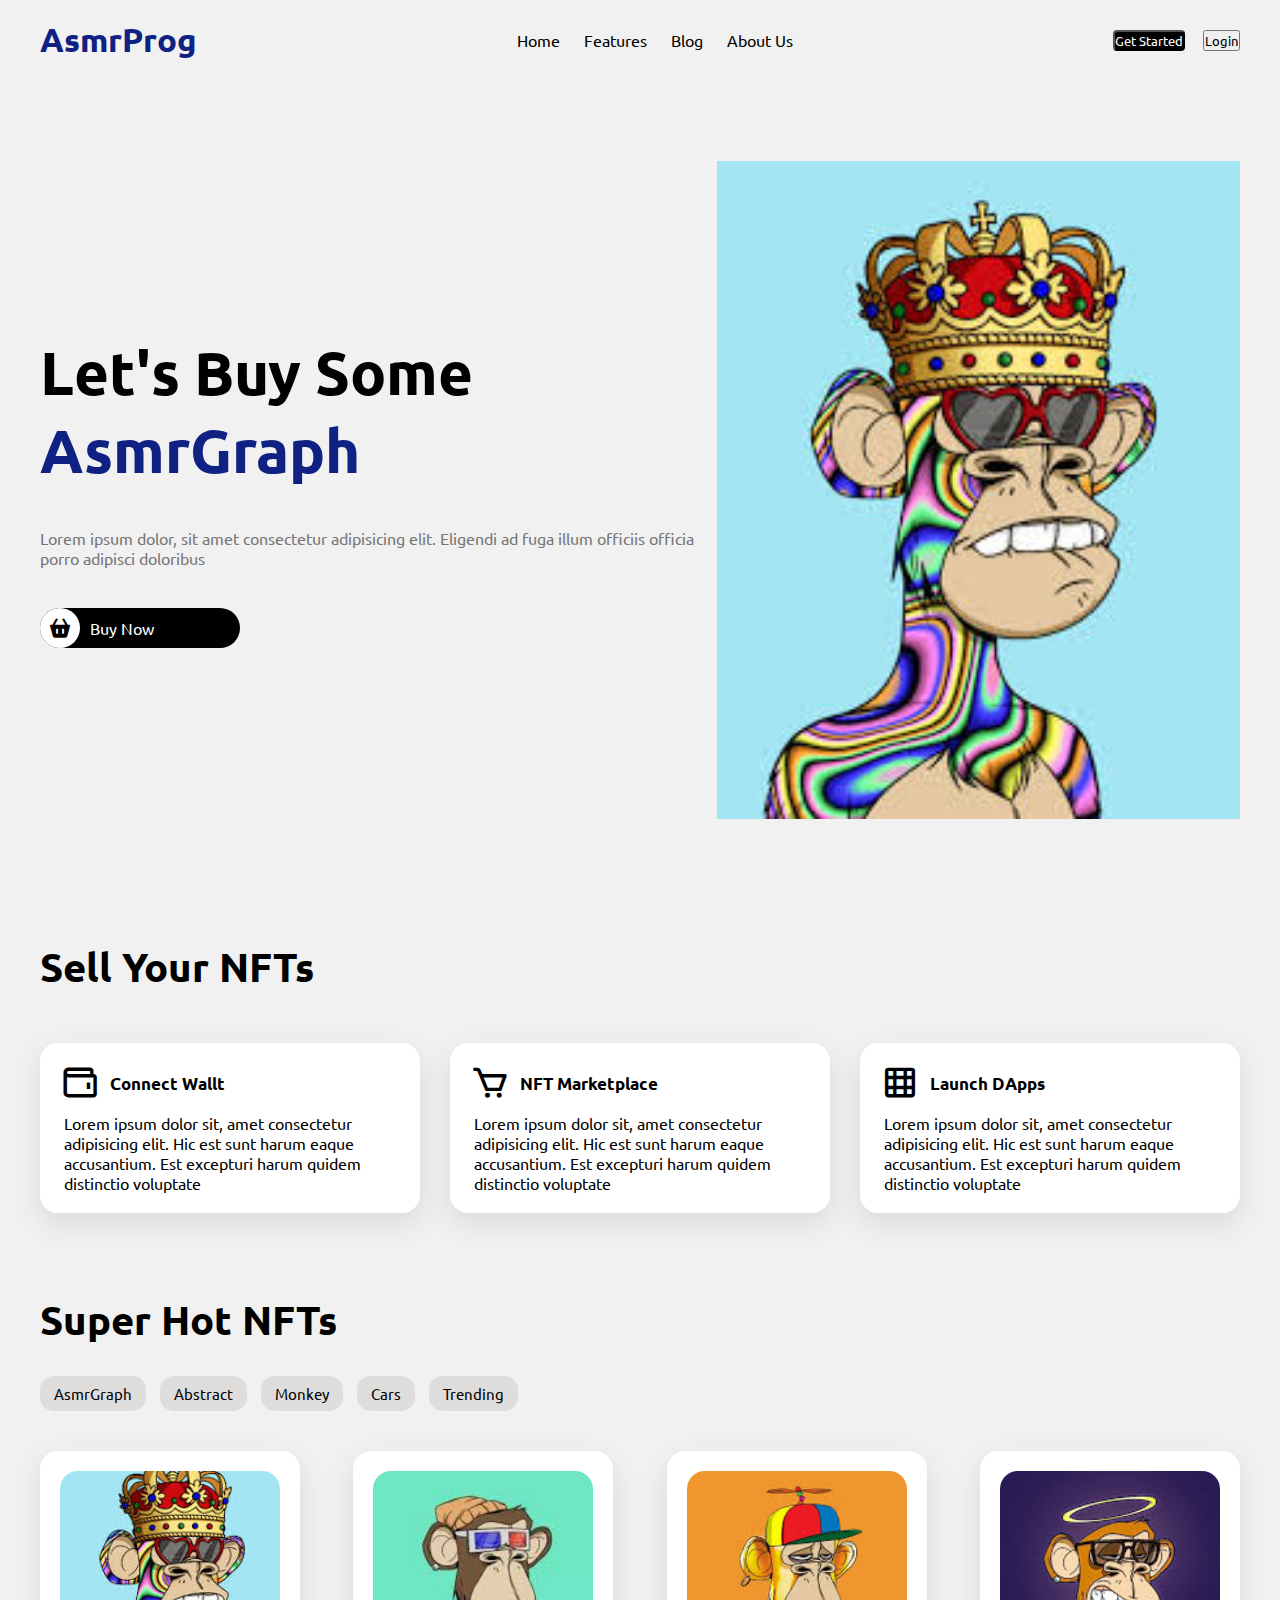
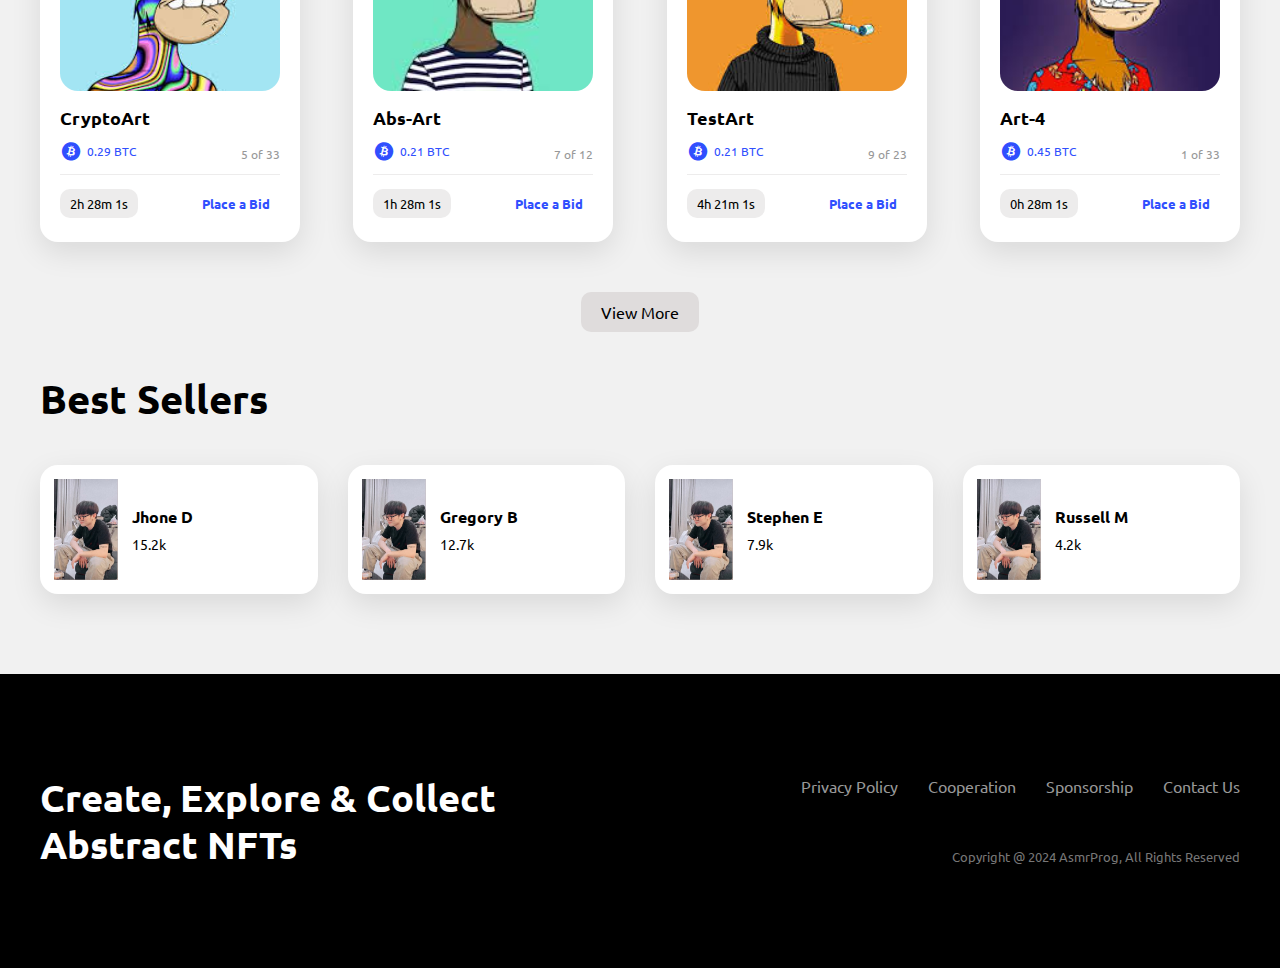
==== index.html @ be670528 "建立還原點" ====
<!DOCTYPE html>
<html lang="en">
<head>
    <meta charset="UTF-8">
    <meta name="viewport" content="width=device-width, initial-scale=1.0">
    <link href='https://unpkg.com/boxicons@2.1.4/css/boxicons.min.css' rel='stylesheet'>
    <link rel="stylesheet" href="style.css">
    <title>Responsive NFT Website</title>
</head>
<body>
    <nav>
        <a href="#" class="logo">AsmrProg</a>
        <div class="links">
            <a href="#">Home</a>
            <a href="#">Features</a>
            <a href="#">Blog</a>
            <a href="#">About Us</a>
        </div>
        <div class="login">
            <button class="signup">Get Started</button>
            <button>Login</button>
        </div>
    </nav>

    <header>
        <div class="left">
            <h1>Let's Buy Some <span>AsmrGraph</span></h1>
            <p>Lorem ipsum dolor, sit amet consectetur adipisicing elit. 
                Eligendi ad fuga illum officiis officia porro adipisci 
                doloribus 
            </p>
            <a href="#">
                <i class='bx bxs-basket'></i>
                <span>Buy Now</span>
            </a>
        </div>
        <img src="assets/header.jpg">
    </header>

    <h2 class="separator">
        Sell Your NFTs
    </h2>
    <div class="sell-nft">
        <div class="item">
            <div class="header">
                <i class='bx bx-wallet'></i>
                <h5>Connect Wallt</h5>
            </div>
            <p>Lorem ipsum dolor sit, amet consectetur adipisicing elit. 
                Hic est sunt harum eaque accusantium. Est excepturi harum 
                quidem distinctio voluptate 
            </p>
        </div>
        <div class="item">
            <div class="header">
                <i class='bx bx-cart'></i>
                <h5>NFT Marketplace</h5>
            </div>
            <p>Lorem ipsum dolor sit, amet consectetur adipisicing elit. 
                Hic est sunt harum eaque accusantium. Est excepturi harum 
                quidem distinctio voluptate 
            </p>
        </div>
        <div class="item">
            <div class="header">
                <i class='bx bx-grid'></i>
                <h5>Launch DApps</h5>
            </div>
            <p>Lorem ipsum dolor sit, amet consectetur adipisicing elit. 
                Hic est sunt harum eaque accusantium. Est excepturi harum 
                quidem distinctio voluptate 
            </p>
        </div>
    </div>

    <h2 class="separator">
        Super Hot NFTs
    </h2>
    <div class="nft-shop">
        <div class="category">
            <a href="#">AsmrGraph</a>
            <a href="#">Abstract</a>
            <a href="#">Monkey</a>
            <a href="#">Cars</a>
            <a href="#">Trending</a>
        </div>
        <div class="nft-list">
            <div class="item">
                <img src="assets/header.jpg">
                <div class="info">
                    <div>
                        <h5>CryptoArt</h5>
                        <div class="btc">
                            <i class='bx bxl-bitcoin'></i>
                            <p>0.29 BTC</p>
                        </div>
                    </div>
                    <p>5 of 33</p>
                </div>
                <div class="bid">
                    <p>2h 28m 1s</p>
                    <a href="#">Place a Bid</a>
                </div>
            </div>
            <div class="item">
                <img src="assets/item1.jpg">
                <div class="info">
                    <div>
                        <h5>Abs-Art</h5>
                        <div class="btc">
                            <i class='bx bxl-bitcoin'></i>
                            <p>0.21 BTC</p>
                        </div>
                    </div>
                    <p>7 of 12</p>
                </div>
                <div class="bid">
                    <p>1h 28m 1s</p>
                    <a href="#">Place a Bid</a>
                </div>
            </div>
            <div class="item">
                <img src="assets/item2.jpg">
                <div class="info">
                    <div>
                        <h5>TestArt</h5>
                        <div class="btc">
                            <i class='bx bxl-bitcoin'></i>
                            <p>0.21 BTC</p>
                        </div>
                    </div>
                    <p>9 of 23</p>
                </div>
                <div class="bid">
                    <p>4h 21m 1s</p>
                    <a href="#">Place a Bid</a>
                </div>
            </div>
            <div class="item">
                <img src="assets/item3.jpg">
                <div class="info">
                    <div>
                        <h5>Art-4</h5>
                        <div class="btc">
                            <i class='bx bxl-bitcoin'></i>
                            <p>0.45 BTC</p>
                        </div>
                    </div>
                    <p>1 of 33</p>
                </div>
                <div class="bid">
                    <p>0h 28m 1s</p>
                    <a href="#">Place a Bid</a>
                </div>
            </div>
        </div>
    </div>

    <div class="view-more">
        <button>View More</button>
    </div>
    <h2 class="separator">
        Best Sellers
    </h2>
    <div class="sellers">
        <div class="item">
            <img src="assets/profile.jpg">
            <div class="info">
                <h4>Jhone D</h4>
                <p>15.2k</p>
            </div>
        </div>
        <div class="item">
            <img src="assets/profile.jpg">
            <div class="info">
                <h4>Gregory B</h4>
                <p>12.7k</p>
            </div>
        </div>
        <div class="item">
            <img src="assets/profile.jpg">
            <div class="info">
                <h4>Stephen E</h4>
                <p>7.9k</p>
            </div>
        </div>
        <div class="item">
            <img src="assets/profile.jpg">
            <div class="info">
                <h4>Russell M</h4>
                <p>4.2k</p>
            </div>
        </div>
    </div>

    <footer>
        <h3>Create, Explore & Collect Abstract NFTs</h3>
        <div class="right">
            <div class="links">
                <a href="#">Privacy Policy</a>
                <a href="#">Cooperation</a>
                <a href="#">Sponsorship</a>
                <a href="#">Contact Us</a>
            </div>
            <div class="social">
                <box-icon type='logo' name='instagram'></box-icon>
                <box-icon name='facebook-square' type='logo' ></box-icon>
                <box-icon name='github' type='logo' ></box-icon>
            </div>
            <p>Copyright @ 2024 AsmrProg, All Rights Reserved</p>
        </div>
    </footer>
</body>
</html>
---- style.css ----
@import url('https://fonts.googleapis.com/css2?family=Ubuntu:wght@300;400;500;700&display=swap');

*{
    margin: 0;
    padding: 0;
    box-sizing: border-box;
    font-family: 'Ubuntu' , sans-serif;
}

a{
    text-decoration: none;
    color: #000;
}

img{
    object-fit: cover;
}

body{
    background-color: #f1f1f1;
}

nav{
    padding: 0 80px;
    display: flex;
    align-items: center;
    justify-content: space-between;
    height: 80px;
}

nav a.logo{
    font-size: 33px;
    color: #0f2182;
    font-weight: 600;
}

nav .links a:not(:last-child){
    margin-right: 20px;
}

nav.login button{
    padding: 8px 14px;
    border: none;
    cursor: pointer;
    background-color: transparent;
}

nav .login button.signup{
    background-color: #000;
    color: #fff;
    border-radius: 4px;
    margin-right: 14px;
}

header{
    padding: 0 80px;
    height: calc(100vh - 80px);
    display: flex;
    align-items: center;
    justify-content: space-between;
}

header .left{
    width: 700px;
}

header .left h1{
    font-size: 80px;
}

header .left h1 span{
    color: #0f2182;
}

header .left p{
    margin: 40px 0;
    color: #777;
}

header .left a{
    display: flex;
    align-items: center;
    background: #000;
    width: 200px;
    border-radius: 60px;
}

header .left a i{
    background-color: #fff;
    font-size: 24px;
    border-radius: 50%;
    padding: 8px;
}

header .left a span{
    color: #fff;
    margin-left: 10px;
}

header img{
    width: 600px;
}

h2.separator{
    padding: 0 80px;
    font-size: 40px;
    margin-top: 40px;
}

.sell-nft{
    padding: 0 80px;
    margin: 50px 0 80px;
    display: flex;
    justify-content: space-between;
    gap: 30px;
}

.sell-nft .item,
.nft-shop .nft-list .item{
    padding: 20px;
    background: #fff;
    border-radius: 18px;
    box-shadow: 0 10px 30px rgba(0,0,0,0.1);
    transition: all 0.3s ease;
}

.sell-nft .item:hover,
.nft-shop .nft-list .item:hover,
.sellers .item:hover{
    box-shadow: none;
}

.sell-nft .item .header{
    display: flex;
    align-items: center;
    gap: 10px;
}

.sell-nft .item .header i{
    font-size: 40px;
}

.sell-nft .item .header h5{
    font-size: 17px;
}

.sell-nft .item p{
    margin-top: 10px;
    padding: 0 4px;
}

.nft-shop{
    padding: 0 80px;
    margin-top: 30px;
}

.nft-shop .category{
    display: flex;
    gap: 14px;
}

.nft-shop .category a{
    background-color: #dfdcdc;
    padding: 8px 14px;
    font-size: 15px;
    border-radius: 14px;
    transition: all 0.3s ease;
}

.nft-shop .category a:hover{
    color: #fff;
    background-color: #0f2182;
}

.nft-shop .nft-list{
    padding: 40px 0;
    display: flex;
    justify-content: space-between;
    gap: 20px;
}

.nft-shop .nft-list .item img{
    width: 280px;
    height: 280px;
    border-radius: 18px;
}

.nft-shop .nft-list .item .info{
    display: flex;
    align-items: flex-end;
    justify-content: space-between;
    padding: 12px 0;
    border-bottom: 1px solid #edecec;
}

.nft-shop .nft-list .item .info h5{
    font-size: 18px;
}

.nft-shop .nft-list .item .info .btc{
    margin-top: 10px;
    display: flex;
    align-items: center;
    gap: 5px;
}

.nft-shop .nft-list .item .btc i{
    font-size: 22px;
    color: #304ffe;
}

.nft-shop .nft-list .item .btc p{
    font-size: 12px;
    color: #304ffe;
}

.nft-shop .nft-list .item .info > p{
    font-size: 12px;
    color: #989898;
}

.nft-shop .nft-list .item .bid{
    padding: 14px 0 4px;
    display: flex;
    align-items: center;
    justify-content: space-between;
}

.nft-shop .nft-list .item .bid p,
.nft-shop .nft-list .item .bid a{
    background-color: #edecec;
    padding: 6px 10px;
    font-size: 13px;
    border-radius: 10px;
}

.nft-shop .nft-list .item .bid a{
    color: #304ffe;
    background: transparent;
    font-weight: bold;
    transition: all 0.3s ease;
}

.nft-shop .nft-list .item .bid a:hover{
    color: #fff;
    background-color: #000;
}

.view-more{
    margin: 10px 0 40px;
    display: flex;
    justify-content: center;
}

.view-more button{
    padding: 10px 20px;
    font-size: 16px;
    border: none;
    background: #dfdcdc;
    border-radius: 10px;
    cursor: pointer;
    transition: all 0.3s ease;
}

.view-more button:hover{
    color: #fff;
    background: #0f2182;
}

.sellers{
    padding: 0 80px;
    margin: 40px 0 80px;
    display: flex;
    gap: 30px;
}

.sellers .item{
    background: #fff;
    display: flex;
    align-items: center;
    width: 25%;
    gap: 14px;
    padding: 14px;
    border-radius: 18px;
    cursor: pointer;
    box-shadow: 0 10px 30px rgba(0, 0,0,0.1);
    transition: all 0.3s ease;
}

.sellers .item img{
    width: 64px;
}

.sellers .item .info p{
    font-size: 14px;
    margin-top: 8px;
}

footer{
    background-color: #000;
    color: #fff;
    padding: 100px 80px;
    display: flex;
    align-items: center;
    justify-content: space-between;
}

footer h3{
    font-size: 48px;
}

footer .right{
    width: 80%;
    display: flex;
    flex-direction: column;
    align-items: flex-end;
    gap: 26px;
}

footer .right .links{
    display: flex;
    gap: 30px;
}

footer .right .links a{
    color: #989898;
    transition: color 0.3s ease;
}

footer .right .links a:hover{
    color: #fff;
}

footer .right .social{
    display: flex;
    align-items: center;
    gap: 10px;
}

footer .right .social i{
    font-size: 30px;
    cursor: pointer;
    transition: color 0.3s ease;
}

footer .right .social i:hover{
    color: #304ffe;
}

footer .right p{
    font-size: 13px;
    color: #777;
}

@media screen and (max-width:1400px) {
    nav,
    header,
    h2.separator,
    .sell-nft,
    .nft-shop,
    .sellers{
        padding: 0 40px;
    }

    header .left h1{
        font-size: 60px;
    }

    header img{
        width: 540px;
    }

    .nft-shop .nft-list .item img{
        width: 220px;
        height: 220px;
    }

    footer{
        padding: 100px 40px;
    }

    footer h3{
        font-size: 38px;
    }
}

@media screen and (max-width:1200px) {
    header .left h1{
        font-size: 48px;
    }

    header img{
        width: 480px;
    }

    h2.separator{
        font-size: 34px;
    }

    .sell-nft .item .header i{
        font-size: 36px;
    }

    .sell-nft .item .header h5{
        font-size: 15px;
    }

    .sell-nft .item p{
        font-size: 13px;
    }

    .nft-shop .nft-list{
        flex-wrap: wrap;
        row-gap: 30px;
    }

    .nft-shop .nft-list .item{
        width: 48%;
    }

    .nft-shop .nft-list .item img{
        width: 100%;
        height: auto;
    }

    .sellers{
        flex-wrap: wrap;
    }

    .sellers .item{
        width: 48%;
    }

    footer .links a{
        font-size: 18px;
    }
}

@media screen and (max-width:992px) {
    nav a.logo{
        font-size: 28px;
    }

    nav .links a{
        font-size: 14px;
    }

    header{
        flex-direction: column-reverse;
        height: auto;
        margin-bottom: 60px;
    }

    header .left{
        width: 100%;
    }

    header img{
        width: 100%;
    }

    .sell-nft{
        flex-wrap: wrap;
        gap: 20px;
    }

    .sell-nft .item{
        width: 48%;
    }

    .sellers{
        gap: 20px;
    }

    footer{
        flex-direction: column;
        padding: 60px 40px;
    }

    footer h3{
        margin-bottom: 40px;
        font-size: 32px;
    }

    footer .right{
        width: 100%;
        align-items: center;
    }
}

@media screen and (max-width:768px) {
    nav,
    header,
    h2.separator,
    .sell-nft,
    .nft-shop,
    .sellers{
        padding: 0 20px;
    }

    nav a.logo{
        display: none;
    }

    nav .links a{
        font-size: 12px;
    }

    nav .login button{
        font-size: 12px;
        padding: 6px 10px;
    }

    header .left h1{
        font-size: 36px;
    }

    header .left p{
        font-size: 14px;
    }

    header .left a{
        padding: 6px;
        width: 160px;
        font-size: 14px
    }

    header .left a i{
        padding: 6px;
    }

    h2.separator{
        font-size: 30px;
    }

    footer{
        padding: 40px 20px;
    }
}

@media screen and (max-width:576px) {
   header .left h1{
    font-size: 30px;
   } 

   .sell-nft .item{
    width: 100%;
   }

   .nft-shop .nft-list .item,
   .sellers .item{
        width: 47%;
   }

   .nft-shop .category a{
    font-size: 13px;
   }
}
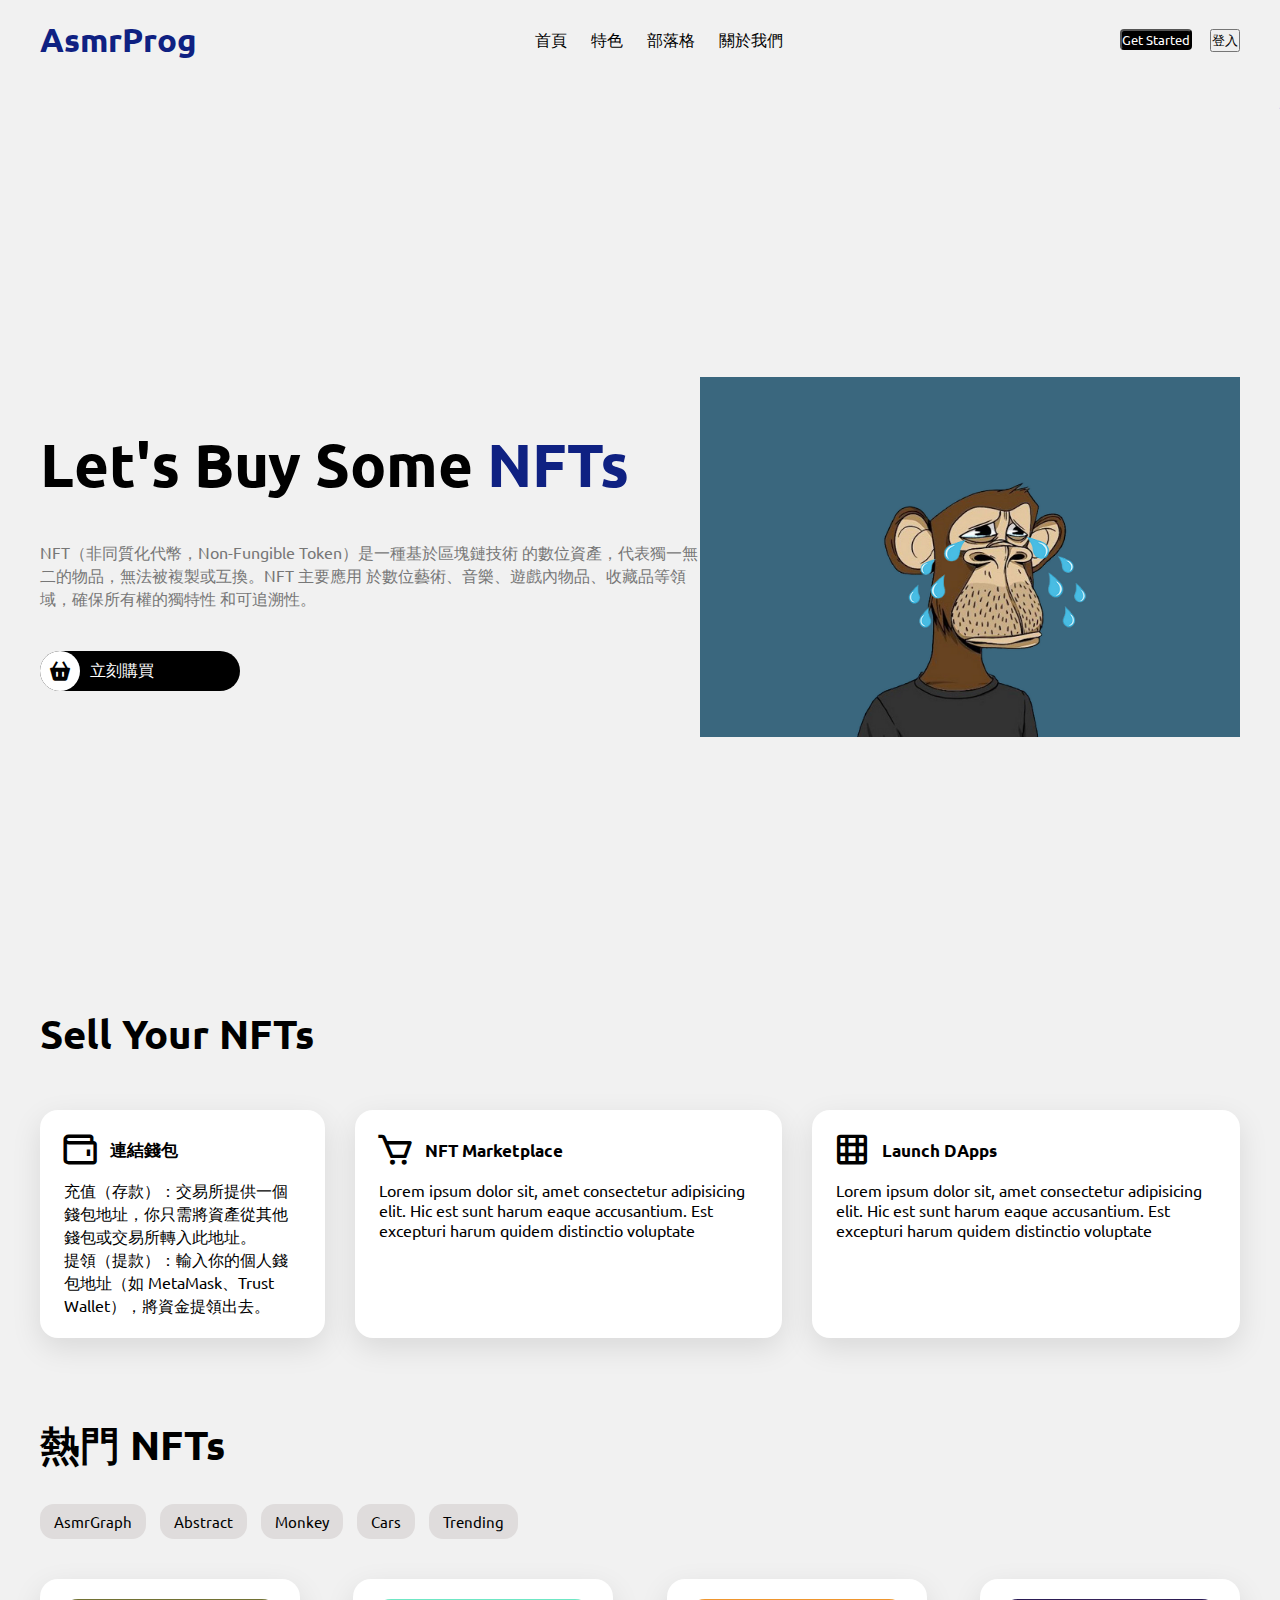
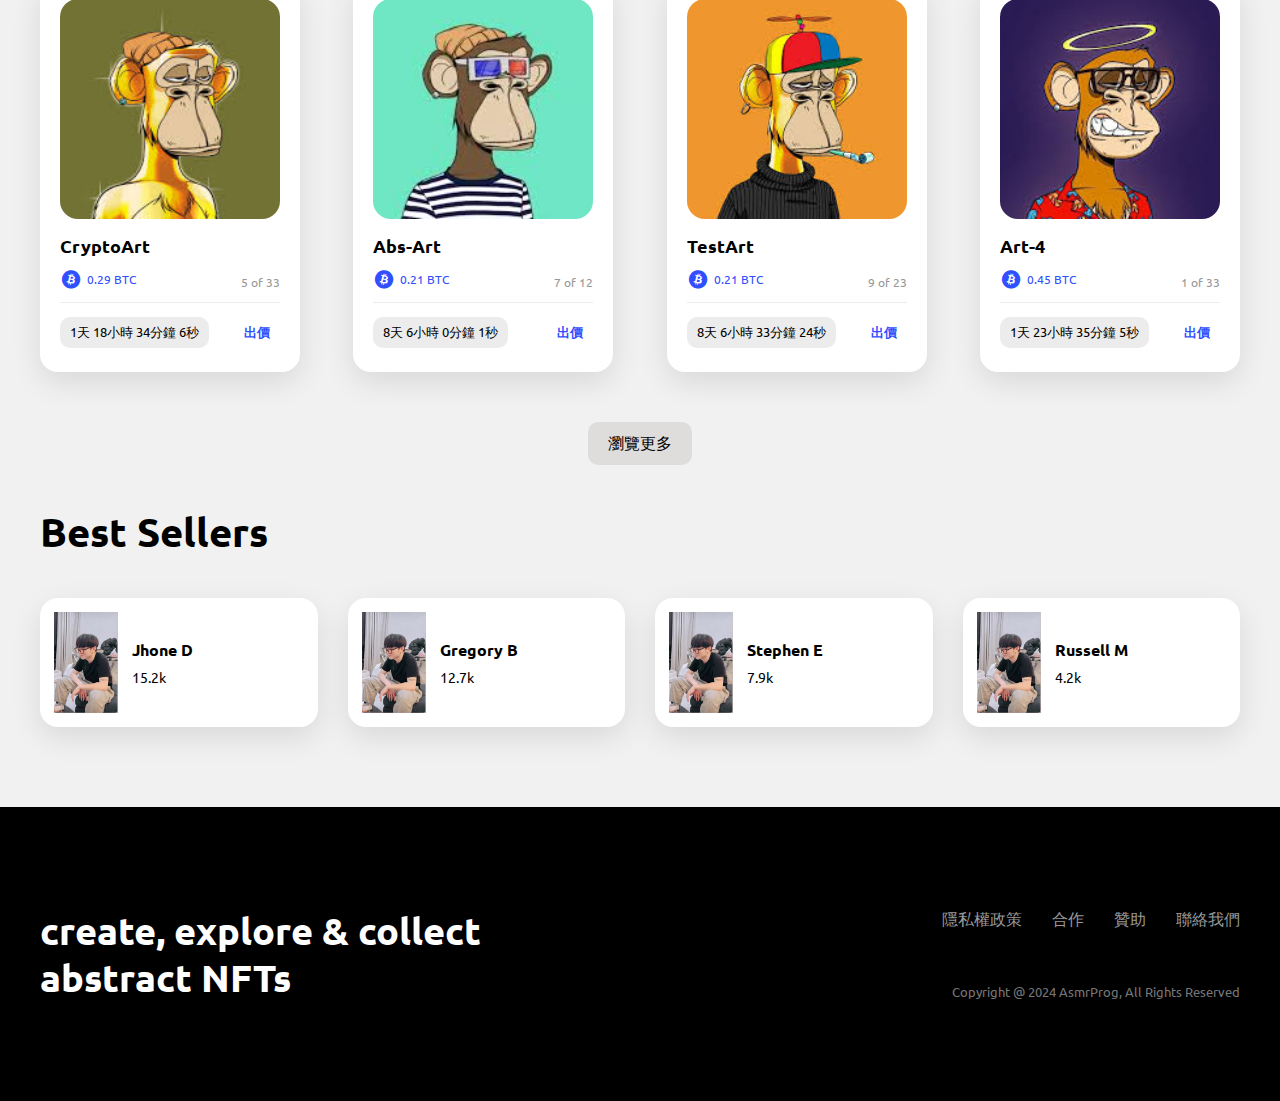
==== commit ebc90d00: "修改網頁內容" ====
--- a/index.html
+++ b/index.html
@@ -11,30 +11,34 @@
     <nav>
         <a href="#" class="logo">AsmrProg</a>
         <div class="links">
-            <a href="#">Home</a>
-            <a href="#">Features</a>
-            <a href="#">Blog</a>
-            <a href="#">About Us</a>
+            <a href="#">首頁</a>
+            <a href="#">特色</a>
+            <a href="#">部落格</a>
+            <a href="#">關於我們</a>
         </div>
         <div class="login">
             <button class="signup">Get Started</button>
-            <button>Login</button>
+            <button><a href="login.html">登入</a></button>
         </div>
     </nav>
+    <div class="marquee">
+        <span>歡迎來到NFTs網站！</span>
+    </div>
 
     <header>
         <div class="left">
-            <h1>Let's Buy Some <span>AsmrGraph</span></h1>
-            <p>Lorem ipsum dolor, sit amet consectetur adipisicing elit. 
-                Eligendi ad fuga illum officiis officia porro adipisci 
-                doloribus 
+            <h1>Let's Buy Some <span>NFTs</span></h1>
+            <p>NFT（非同質化代幣，Non-Fungible Token）是一種基於區塊鏈技術
+                的數位資產，代表獨一無二的物品，無法被複製或互換。NFT 主要應用
+                於數位藝術、音樂、遊戲內物品、收藏品等領域，確保所有權的獨特性
+                和可追溯性。 
             </p>
             <a href="#">
                 <i class='bx bxs-basket'></i>
-                <span>Buy Now</span>
+                <span>立刻購買</span>
             </a>
         </div>
-        <img src="assets/header.jpg">
+        <img src="assets/header.png">
     </header>
 
     <h2 class="separator">
@@ -44,7 +48,17 @@
         <div class="item">
             <div class="header">
                 <i class='bx bx-wallet'></i>
-                <h5>Connect Wallt</h5>
+                <h5>連結錢包</h5>
+            </div>
+            <p>充值（存款）：交易所提供一個錢包地址，你只需將資產從其他錢包或交易所轉入此地址。
+                <br>
+                提領（提款）：輸入你的個人錢包地址（如 MetaMask、Trust Wallet），將資金提領出去。 
+            </p>
+        </div>
+        <div class="item">
+            <div class="header">
+                <i class='bx bx-cart'></i>
+                <h5>NFT Marketplace</h5>
             </div>
             <p>Lorem ipsum dolor sit, amet consectetur adipisicing elit. 
                 Hic est sunt harum eaque accusantium. Est excepturi harum 
@@ -53,28 +67,18 @@
         </div>
         <div class="item">
             <div class="header">
-                <i class='bx bx-cart'></i>
-                <h5>NFT Marketplace</h5>
+                <i class='bx bx-grid'></i>
+                <h5>Launch DApps</h5>
             </div>
             <p>Lorem ipsum dolor sit, amet consectetur adipisicing elit. 
                 Hic est sunt harum eaque accusantium. Est excepturi harum 
                 quidem distinctio voluptate 
             </p>
         </div>
-        <div class="item">
-            <div class="header">
-                <i class='bx bx-grid'></i>
-                <h5>Launch DApps</h5>
-            </div>
-            <p>Lorem ipsum dolor sit, amet consectetur adipisicing elit. 
-                Hic est sunt harum eaque accusantium. Est excepturi harum 
-                quidem distinctio voluptate 
-            </p>
-        </div>
     </div>
 
     <h2 class="separator">
-        Super Hot NFTs
+        熱門  NFTs
     </h2>
     <div class="nft-shop">
         <div class="category">
@@ -86,7 +90,7 @@
         </div>
         <div class="nft-list">
             <div class="item">
-                <img src="assets/header.jpg">
+                <img src="assets/logo.jpg">
                 <div class="info">
                     <div>
                         <h5>CryptoArt</h5>
@@ -98,8 +102,8 @@
                     <p>5 of 33</p>
                 </div>
                 <div class="bid">
-                    <p>2h 28m 1s</p>
-                    <a href="#">Place a Bid</a>
+                    <p id="countdown1"></p>
+                    <a href="#">出價</a>
                 </div>
             </div>
             <div class="item">
@@ -115,8 +119,8 @@
                     <p>7 of 12</p>
                 </div>
                 <div class="bid">
-                    <p>1h 28m 1s</p>
-                    <a href="#">Place a Bid</a>
+                    <p id="countdown2"></p>
+                    <a href="#">出價</a>
                 </div>
             </div>
             <div class="item">
@@ -132,8 +136,8 @@
                     <p>9 of 23</p>
                 </div>
                 <div class="bid">
-                    <p>4h 21m 1s</p>
-                    <a href="#">Place a Bid</a>
+                    <p id="countdown3"></p>
+                    <a href="#">出價</a>
                 </div>
             </div>
             <div class="item">
@@ -149,15 +153,15 @@
                     <p>1 of 33</p>
                 </div>
                 <div class="bid">
-                    <p>0h 28m 1s</p>
-                    <a href="#">Place a Bid</a>
+                    <p id="countdown4"></p>
+                    <a href="#">出價</a>
                 </div>
             </div>
         </div>
     </div>
 
     <div class="view-more">
-        <button>View More</button>
+        <button>瀏覽更多</button>
     </div>
     <h2 class="separator">
         Best Sellers
@@ -194,13 +198,13 @@
     </div>
 
     <footer>
-        <h3>Create, Explore & Collect Abstract NFTs</h3>
+        <h3>create, explore & collect abstract NFTs</h3>
         <div class="right">
             <div class="links">
-                <a href="#">Privacy Policy</a>
-                <a href="#">Cooperation</a>
-                <a href="#">Sponsorship</a>
-                <a href="#">Contact Us</a>
+                <a href="#">隱私權政策</a>
+                <a href="#">合作</a>
+                <a href="#">贊助</a>
+                <a href="validator.1.html">聯絡我們</a>
             </div>
             <div class="social">
                 <box-icon type='logo' name='instagram'></box-icon>
@@ -210,5 +214,6 @@
             <p>Copyright @ 2024 AsmrProg, All Rights Reserved</p>
         </div>
     </footer>
+    <script src="script.js"></script>
 </body>
 </html>--- a/style.css
+++ b/style.css
@@ -50,6 +50,26 @@
     color: #fff;
     border-radius: 4px;
     margin-right: 14px;
+}
+
+.marquee {
+    width: 100%;
+    white-space: nowrap;
+    overflow: hidden;
+    box-sizing: border-box;
+}
+.marquee span {
+    display: inline-block;
+    padding-left: 100%;
+    animation: marquee 10s linear infinite;
+    margin-bottom: 20px;
+    color: #6495ED;
+    font-size: 35px;
+    font-weight: 600;
+}
+@keyframes marquee {
+    from { transform: translateX(0%); }
+    to { transform: translateX(-100%); }
 }
 
 header{
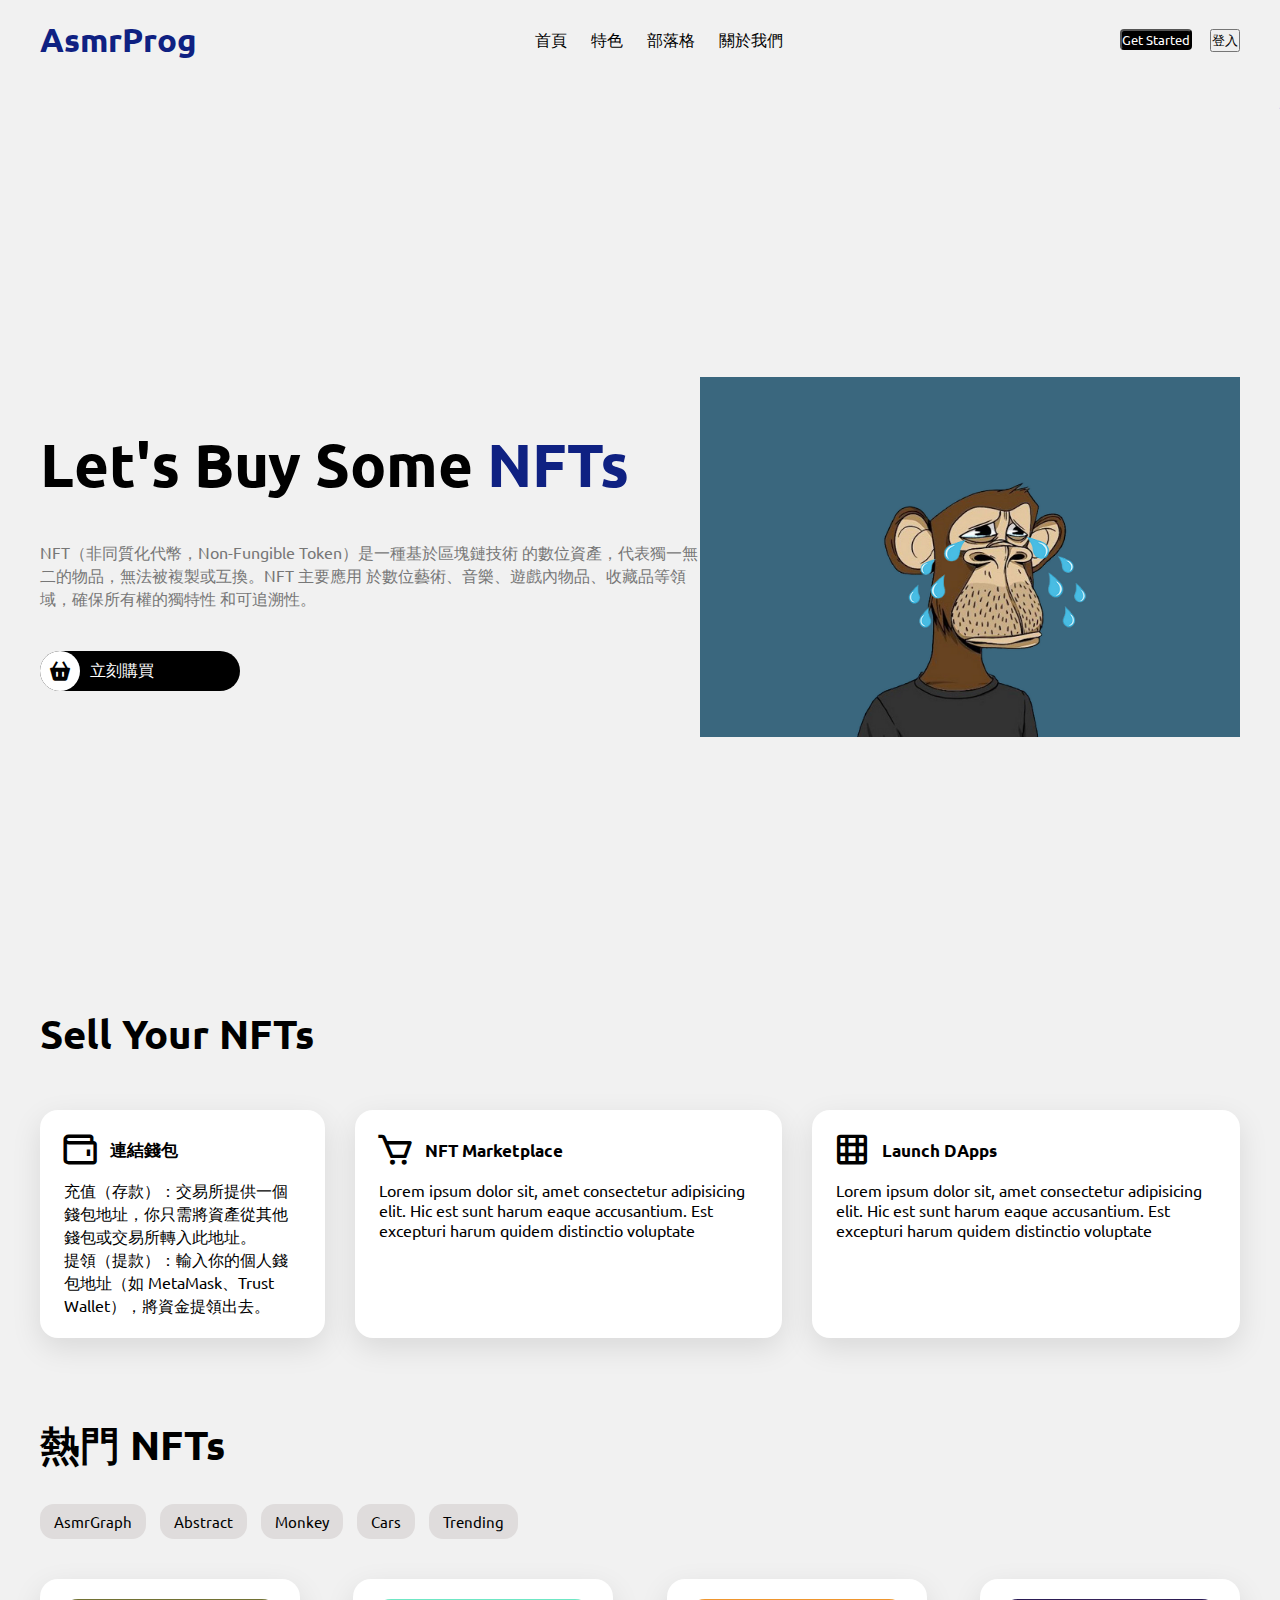
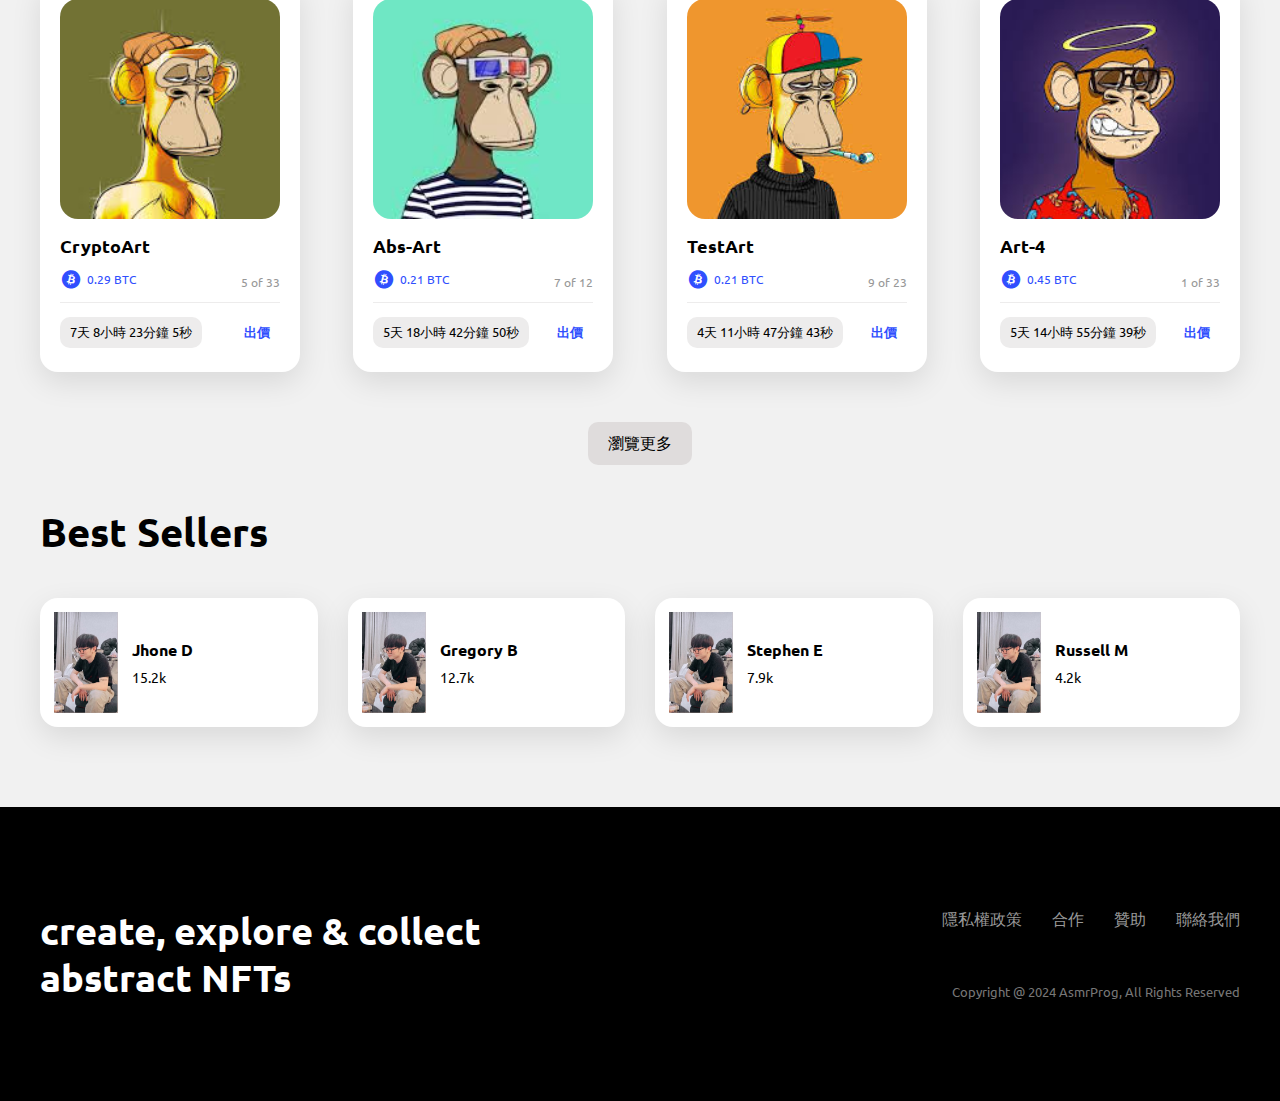
==== commit 511f91a9: "new1" ====
--- a/index.html
+++ b/index.html
@@ -1,219 +1,219 @@
-<!DOCTYPE html>
-<html lang="en">
-<head>
-    <meta charset="UTF-8">
-    <meta name="viewport" content="width=device-width, initial-scale=1.0">
-    <link href='https://unpkg.com/boxicons@2.1.4/css/boxicons.min.css' rel='stylesheet'>
-    <link rel="stylesheet" href="style.css">
-    <title>Responsive NFT Website</title>
-</head>
-<body>
-    <nav>
-        <a href="#" class="logo">AsmrProg</a>
-        <div class="links">
-            <a href="#">首頁</a>
-            <a href="#">特色</a>
-            <a href="#">部落格</a>
-            <a href="#">關於我們</a>
-        </div>
-        <div class="login">
-            <button class="signup">Get Started</button>
-            <button><a href="login.html">登入</a></button>
-        </div>
-    </nav>
-    <div class="marquee">
-        <span>歡迎來到NFTs網站！</span>
-    </div>
-
-    <header>
-        <div class="left">
-            <h1>Let's Buy Some <span>NFTs</span></h1>
-            <p>NFT（非同質化代幣，Non-Fungible Token）是一種基於區塊鏈技術
-                的數位資產，代表獨一無二的物品，無法被複製或互換。NFT 主要應用
-                於數位藝術、音樂、遊戲內物品、收藏品等領域，確保所有權的獨特性
-                和可追溯性。 
-            </p>
-            <a href="#">
-                <i class='bx bxs-basket'></i>
-                <span>立刻購買</span>
-            </a>
-        </div>
-        <img src="assets/header.png">
-    </header>
-
-    <h2 class="separator">
-        Sell Your NFTs
-    </h2>
-    <div class="sell-nft">
-        <div class="item">
-            <div class="header">
-                <i class='bx bx-wallet'></i>
-                <h5>連結錢包</h5>
-            </div>
-            <p>充值（存款）：交易所提供一個錢包地址，你只需將資產從其他錢包或交易所轉入此地址。
-                <br>
-                提領（提款）：輸入你的個人錢包地址（如 MetaMask、Trust Wallet），將資金提領出去。 
-            </p>
-        </div>
-        <div class="item">
-            <div class="header">
-                <i class='bx bx-cart'></i>
-                <h5>NFT Marketplace</h5>
-            </div>
-            <p>Lorem ipsum dolor sit, amet consectetur adipisicing elit. 
-                Hic est sunt harum eaque accusantium. Est excepturi harum 
-                quidem distinctio voluptate 
-            </p>
-        </div>
-        <div class="item">
-            <div class="header">
-                <i class='bx bx-grid'></i>
-                <h5>Launch DApps</h5>
-            </div>
-            <p>Lorem ipsum dolor sit, amet consectetur adipisicing elit. 
-                Hic est sunt harum eaque accusantium. Est excepturi harum 
-                quidem distinctio voluptate 
-            </p>
-        </div>
-    </div>
-
-    <h2 class="separator">
-        熱門  NFTs
-    </h2>
-    <div class="nft-shop">
-        <div class="category">
-            <a href="#">AsmrGraph</a>
-            <a href="#">Abstract</a>
-            <a href="#">Monkey</a>
-            <a href="#">Cars</a>
-            <a href="#">Trending</a>
-        </div>
-        <div class="nft-list">
-            <div class="item">
-                <img src="assets/logo.jpg">
-                <div class="info">
-                    <div>
-                        <h5>CryptoArt</h5>
-                        <div class="btc">
-                            <i class='bx bxl-bitcoin'></i>
-                            <p>0.29 BTC</p>
-                        </div>
-                    </div>
-                    <p>5 of 33</p>
-                </div>
-                <div class="bid">
-                    <p id="countdown1"></p>
-                    <a href="#">出價</a>
-                </div>
-            </div>
-            <div class="item">
-                <img src="assets/item1.jpg">
-                <div class="info">
-                    <div>
-                        <h5>Abs-Art</h5>
-                        <div class="btc">
-                            <i class='bx bxl-bitcoin'></i>
-                            <p>0.21 BTC</p>
-                        </div>
-                    </div>
-                    <p>7 of 12</p>
-                </div>
-                <div class="bid">
-                    <p id="countdown2"></p>
-                    <a href="#">出價</a>
-                </div>
-            </div>
-            <div class="item">
-                <img src="assets/item2.jpg">
-                <div class="info">
-                    <div>
-                        <h5>TestArt</h5>
-                        <div class="btc">
-                            <i class='bx bxl-bitcoin'></i>
-                            <p>0.21 BTC</p>
-                        </div>
-                    </div>
-                    <p>9 of 23</p>
-                </div>
-                <div class="bid">
-                    <p id="countdown3"></p>
-                    <a href="#">出價</a>
-                </div>
-            </div>
-            <div class="item">
-                <img src="assets/item3.jpg">
-                <div class="info">
-                    <div>
-                        <h5>Art-4</h5>
-                        <div class="btc">
-                            <i class='bx bxl-bitcoin'></i>
-                            <p>0.45 BTC</p>
-                        </div>
-                    </div>
-                    <p>1 of 33</p>
-                </div>
-                <div class="bid">
-                    <p id="countdown4"></p>
-                    <a href="#">出價</a>
-                </div>
-            </div>
-        </div>
-    </div>
-
-    <div class="view-more">
-        <button>瀏覽更多</button>
-    </div>
-    <h2 class="separator">
-        Best Sellers
-    </h2>
-    <div class="sellers">
-        <div class="item">
-            <img src="assets/profile.jpg">
-            <div class="info">
-                <h4>Jhone D</h4>
-                <p>15.2k</p>
-            </div>
-        </div>
-        <div class="item">
-            <img src="assets/profile.jpg">
-            <div class="info">
-                <h4>Gregory B</h4>
-                <p>12.7k</p>
-            </div>
-        </div>
-        <div class="item">
-            <img src="assets/profile.jpg">
-            <div class="info">
-                <h4>Stephen E</h4>
-                <p>7.9k</p>
-            </div>
-        </div>
-        <div class="item">
-            <img src="assets/profile.jpg">
-            <div class="info">
-                <h4>Russell M</h4>
-                <p>4.2k</p>
-            </div>
-        </div>
-    </div>
-
-    <footer>
-        <h3>create, explore & collect abstract NFTs</h3>
-        <div class="right">
-            <div class="links">
-                <a href="#">隱私權政策</a>
-                <a href="#">合作</a>
-                <a href="#">贊助</a>
-                <a href="validator.1.html">聯絡我們</a>
-            </div>
-            <div class="social">
-                <box-icon type='logo' name='instagram'></box-icon>
-                <box-icon name='facebook-square' type='logo' ></box-icon>
-                <box-icon name='github' type='logo' ></box-icon>
-            </div>
-            <p>Copyright @ 2024 AsmrProg, All Rights Reserved</p>
-        </div>
-    </footer>
-    <script src="script.js"></script>
-</body>
+<!DOCTYPE html>
+<html lang="en">
+<head>
+    <meta charset="UTF-8">
+    <meta name="viewport" content="width=device-width, initial-scale=1.0">
+    <link href='https://unpkg.com/boxicons@2.1.4/css/boxicons.min.css' rel='stylesheet'>
+    <link rel="stylesheet" href="style.css">
+    <title>Responsive NFT Website</title>
+</head>
+<body>
+    <nav>
+        <a href="#" class="logo">AsmrProg</a>
+        <div class="links">
+            <a href="#">首頁</a>
+            <a href="#">特色</a>
+            <a href="#">部落格</a>
+            <a href="#">關於我們</a>
+        </div>
+        <div class="login">
+            <button class="signup">Get Started</button>
+            <button><a href="login.html">登入</a></button>
+        </div>
+    </nav>
+    <div class="marquee">
+        <span>歡迎來到NFTs網站！</span>
+    </div>
+
+    <header>
+        <div class="left">
+            <h1>Let's Buy Some <span>NFTs</span></h1>
+            <p>NFT（非同質化代幣，Non-Fungible Token）是一種基於區塊鏈技術
+                的數位資產，代表獨一無二的物品，無法被複製或互換。NFT 主要應用
+                於數位藝術、音樂、遊戲內物品、收藏品等領域，確保所有權的獨特性
+                和可追溯性。 
+            </p>
+            <a href="#">
+                <i class='bx bxs-basket'></i>
+                <span>立刻購買</span>
+            </a>
+        </div>
+        <img src="assets/header.png">
+    </header>
+
+    <h2 class="separator">
+        Sell Your NFTs
+    </h2>
+    <div class="sell-nft">
+        <div class="item">
+            <div class="header">
+                <i class='bx bx-wallet'></i>
+                <h5>連結錢包</h5>
+            </div>
+            <p>充值（存款）：交易所提供一個錢包地址，你只需將資產從其他錢包或交易所轉入此地址。
+                <br>
+                提領（提款）：輸入你的個人錢包地址（如 MetaMask、Trust Wallet），將資金提領出去。 
+            </p>
+        </div>
+        <div class="item">
+            <div class="header">
+                <i class='bx bx-cart'></i>
+                <h5>NFT Marketplace</h5>
+            </div>
+            <p>Lorem ipsum dolor sit, amet consectetur adipisicing elit. 
+                Hic est sunt harum eaque accusantium. Est excepturi harum 
+                quidem distinctio voluptate 
+            </p>
+        </div>
+        <div class="item">
+            <div class="header">
+                <i class='bx bx-grid'></i>
+                <h5>Launch DApps</h5>
+            </div>
+            <p>Lorem ipsum dolor sit, amet consectetur adipisicing elit. 
+                Hic est sunt harum eaque accusantium. Est excepturi harum 
+                quidem distinctio voluptate 
+            </p>
+        </div>
+    </div>
+
+    <h2 class="separator">
+        熱門  NFTs
+    </h2>
+    <div class="nft-shop">
+        <div class="category">
+            <a href="#">AsmrGraph</a>
+            <a href="#">Abstract</a>
+            <a href="#">Monkey</a>
+            <a href="#">Cars</a>
+            <a href="#">Trending</a>
+        </div>
+        <div class="nft-list">
+            <div class="item">
+                <img src="assets/logo.jpg">
+                <div class="info">
+                    <div>
+                        <h5>CryptoArt</h5>
+                        <div class="btc">
+                            <i class='bx bxl-bitcoin'></i>
+                            <p>0.29 BTC</p>
+                        </div>
+                    </div>
+                    <p>5 of 33</p>
+                </div>
+                <div class="bid">
+                    <p id="countdown1"></p>
+                    <a href="#">出價</a>
+                </div>
+            </div>
+            <div class="item">
+                <img src="assets/item1.jpg">
+                <div class="info">
+                    <div>
+                        <h5>Abs-Art</h5>
+                        <div class="btc">
+                            <i class='bx bxl-bitcoin'></i>
+                            <p>0.21 BTC</p>
+                        </div>
+                    </div>
+                    <p>7 of 12</p>
+                </div>
+                <div class="bid">
+                    <p id="countdown2"></p>
+                    <a href="#">出價</a>
+                </div>
+            </div>
+            <div class="item">
+                <img src="assets/item2.jpg">
+                <div class="info">
+                    <div>
+                        <h5>TestArt</h5>
+                        <div class="btc">
+                            <i class='bx bxl-bitcoin'></i>
+                            <p>0.21 BTC</p>
+                        </div>
+                    </div>
+                    <p>9 of 23</p>
+                </div>
+                <div class="bid">
+                    <p id="countdown3"></p>
+                    <a href="#">出價</a>
+                </div>
+            </div>
+            <div class="item">
+                <img src="assets/item3.jpg">
+                <div class="info">
+                    <div>
+                        <h5>Art-4</h5>
+                        <div class="btc">
+                            <i class='bx bxl-bitcoin'></i>
+                            <p>0.45 BTC</p>
+                        </div>
+                    </div>
+                    <p>1 of 33</p>
+                </div>
+                <div class="bid">
+                    <p id="countdown4"></p>
+                    <a href="#">出價</a>
+                </div>
+            </div>
+        </div>
+    </div>
+
+    <div class="view-more">
+        <button>瀏覽更多</button>
+    </div>
+    <h2 class="separator">
+        Best Sellers
+    </h2>
+    <div class="sellers">
+        <div class="item">
+            <img src="assets/profile.jpg">
+            <div class="info">
+                <h4>Jhone D</h4>
+                <p>15.2k</p>
+            </div>
+        </div>
+        <div class="item">
+            <img src="assets/profile.jpg">
+            <div class="info">
+                <h4>Gregory B</h4>
+                <p>12.7k</p>
+            </div>
+        </div>
+        <div class="item">
+            <img src="assets/profile.jpg">
+            <div class="info">
+                <h4>Stephen E</h4>
+                <p>7.9k</p>
+            </div>
+        </div>
+        <div class="item">
+            <img src="assets/profile.jpg">
+            <div class="info">
+                <h4>Russell M</h4>
+                <p>4.2k</p>
+            </div>
+        </div>
+    </div>
+
+    <footer>
+        <h3>create, explore & collect abstract NFTs</h3>
+        <div class="right">
+            <div class="links">
+                <a href="#">隱私權政策</a>
+                <a href="#">合作</a>
+                <a href="#">贊助</a>
+                <a href="validator.1.html">聯絡我們</a>
+            </div>
+            <div class="social">
+                <box-icon type='logo' name='instagram'></box-icon>
+                <box-icon name='facebook-square' type='logo' ></box-icon>
+                <box-icon name='github' type='logo' ></box-icon>
+            </div>
+            <p>Copyright @ 2024 AsmrProg, All Rights Reserved</p>
+        </div>
+    </footer>
+    <script src="script.js"></script>
+</body>
 </html>